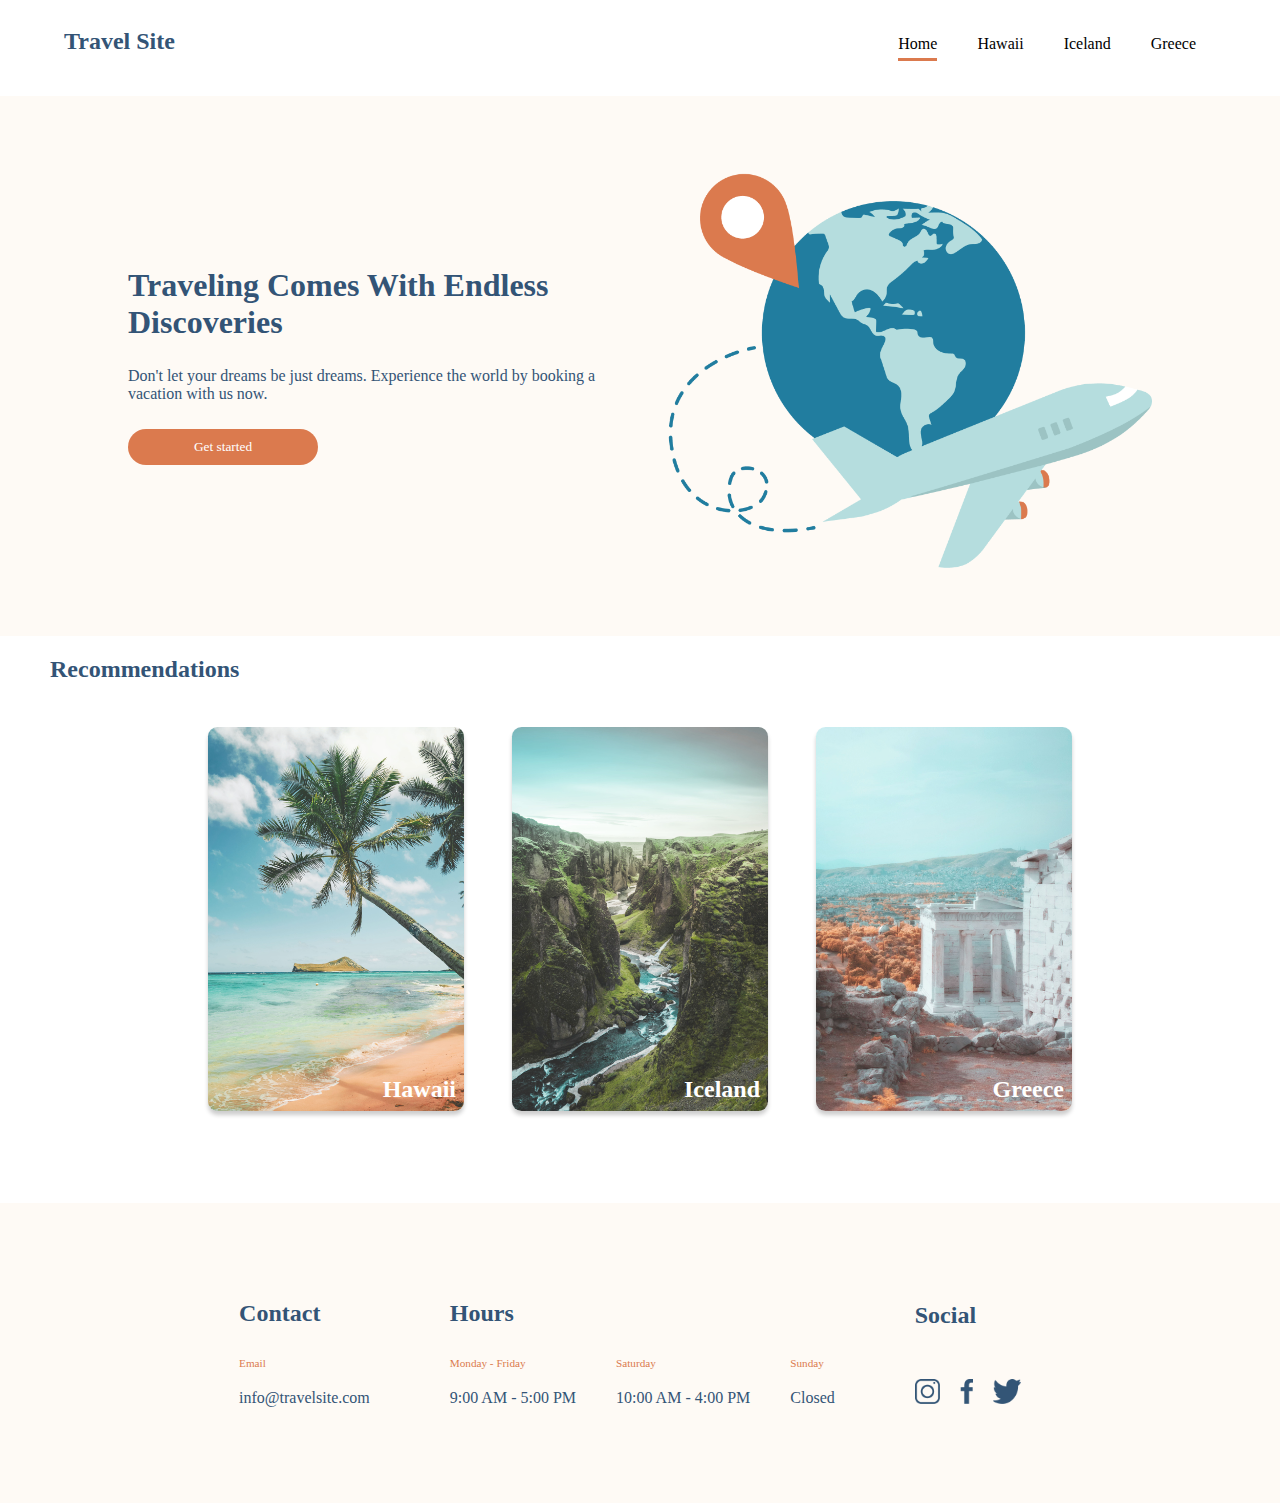
==== index.html @ fa892ef9 "first page complete" ====
<!DOCTYPE html>
<html lang="en">

<head>
    <meta charset="UTF-8" />
    <meta name="viewport" content="width=device-width, initial-scale=1.0" />
    <title>Travel Site</title>
    <link href="./css/global.css" rel="stylesheet" />
    <link href="./css/main.css" rel="stylesheet" />
</head>

<body>
    <header>
        <nav class="nav-bar">
            <h2 class="nav-bar__title">Travel Site</h2>
            <ul class="nav-bar__list">
                <li class="nav-bar__list-links nav-bar__list-links--selected">
                    <a href="">Home</a>
                </li>
                <li class="nav-bar__list-links"><a href="">Hawaii</a></li>
                <li class="nav-bar__list-links"><a href="">Iceland</a></li>
                <li class="nav-bar__list-links"><a href="">Greece</a></li>
            </ul>
        </nav>
        <section class="hero-container">
            <div class="hero-left">
                <h1 class="hero-left__title">
                    Traveling Comes With Endless Discoveries
                </h1>
                <p class="hero-left__description">
                    Don't let your dreams be just dreams. Experience the world by
                    booking a vacation with us now.
                </p>
                <button class="btn">Get started</button>
            </div>
            <div class="hero-right">
                <img class="hero-right__img" src="./assests/images/hero.png"
                    alt="Cartoon of plane flying around the world" />
            </div>
        </section>
    </header>
    <main class="main-container">
        <h2 class="main__title">Recommendations</h2>
        <section class="card-container">
            <div class="card card--hawaii">
                <h2 class="card__title">Hawaii</h2>
            </div>
            <div class="card card--iceland">
                <h2 class="card__title">Iceland</h2>
            </div>
            <div class="card card--greece">
                <h2 class="card__title">Greece</h2>
            </div>
        </section>
    </main>

    <footer class="footer">
        <section class="footer-card">
            <h2 class="footer-card__title">Contact</h2>
            <div class="footer-card__details footer-card__details--contact">
                <p class="orange-text">Email</p>
                <p class="bottom">info@travelsite.com</p>
            </div>
        </section>
        <section class="footer-card">
            <div class="footer-card__details footer-card__details--hours">
                <div class="footer-card__details-box">
                    <h2 class="footer-card__title">Hours</h2>
                    <p class="orange-text">Monday - Friday</p>
                    <p class="bottom">9:00 AM - 5:00 PM</p>
                </div>

                <div class="footer-card__details-box">
                    <p class="orange-text">Saturday</p>
                    <p class="bottom">10:00 AM - 4:00 PM</p>
                </div>

                <div class="footer-card__details-box">
                    <p class="orange-text">Sunday</p>
                    <p class="bottom">Closed</p>
                </div>
            </div>
        </section>
        <section class="footer-card">
            <h2 class="footer-card__title">Social</h2>
            <div class="footer-card__details">
                <img src="./assests/images/icon-instagram.png" alt="" class="footer-card__details-img bottom remove" />
                <img src="./assests/images/icon-facebook.png" alt="" class="footer-card__details-img bottom" />
                <img src="./assests/images/icon-twitter.png" alt="" class="footer-card__details-img bottom" />
            </div>
        </section>
    </footer>
</body>

</html>
---- css/global.css ----
* {
    margin: 0;
    padding: 0;
    box-sizing: border-box;
    font-family: Verdana;
}

h1, h2, p {
    color: #335476;
}

h1 {
    font-size: 2rem;

}

a {
    text-decoration: none;
    color: black;
    font-size: 1rem;
}

.nav-bar {
    display: flex;
    align-items: baseline;
    justify-content: space-between;
    padding: 15px 0;

}

p {
    font-size: 1.0rem;
}

.nav-bar__title {
    margin-left: 5%;
}

.nav-bar__list {
    margin-right: 5%;
}

.nav-bar__list {
    display: flex;
    list-style-type: none;
}

.nav-bar__list-links {
    margin: 20px;
}

.nav-bar__list-links--selected {
    padding-bottom: 5px;
    border-bottom: 3px solid #db7a4e;
}

.card-container {
    display: flex;
    justify-content: center;
    height: 500px;
}

.card {
    width: 16rem;
    height: 24rem;
    border-radius: .6rem;
    margin: 1.5rem;    
    display: flex;
    justify-content: flex-end;
    align-items: end;
    box-shadow: 0px 4px 4px rgba(0, 0, 0, 20%);
}



.footer {
    display: flex;
    align-items: center;
    justify-content: center;
    background-color: #FEFAF5;
    height: 300px;
}

.footer-card {
    margin: 0px 30px;
}

.footer-card__details {
    display: flex;
    justify-content: space-between;

}

.footer-card__details--contact {
    flex-direction: column;

}

.footer-card__details-box {
    margin: 0px 20px;
    display: flex;
    flex-direction: column;
    justify-content: end;
}

.footer-card__title {
    margin-bottom: 30px;
}

.footer-card__details-img {
 height: 25px;
 margin-right: 20px;
}

.orange-text {
    font-size: .7rem;
    color: #db7a4e;
}

.bottom {
    margin-top: 20px;
}
---- css/main.css ----
.hero-container {
    display: flex;
    justify-content: space-between;
    background-color: #FEFAF5;
    height: 60vh;
}

.hero-left {
    display: flex;
    flex-direction: column;
    justify-content: center;
    margin-left: 10%;
    width: 40%;
    height: 100%;
    
}

/* .hero-left__title {
    font-size: 3rem;
} */

.hero-left__description {
    margin: 5% 0;
}

.btn {
    background-color: #db7a4e;
    padding: 10px;
    color: #fff;
    width: 11.875rem;
    border: none;
    border-radius: 40px;
}

.hero-right {
    display: flex;
    align-items: center;
    margin-right: 10%;
    height: 100%;

}

.hero-right__img {
    height: 75%;
    
}

.main-container {
    
}

.main__title {
    margin: 20px 0 20px 50px;
}

.card__title {
    color: #fff;
    margin-right: .5rem;
    margin-bottom: .5rem;
}

.card--hawaii {
    background-image: url(../assests/images/hawaii.jpg);
    background-size: cover;
    background-position: center;
}

.card--iceland {
    background-image: url(../assests/images/iceland.jpg);
    background-size: cover;
    background-position: center;
}

.card--greece {
    background-image: url(../assests/images/greece.jpg);
    background-size: cover;
    background-position: center;
}


/* .footer {
    display: flex;
    align-items: center;
    justify-content: center;
    background-color: #FEFAF5;
    height: 300px;
}

.footer-card__details {
    display: flex;
    justify-content: space-between;
}

.footer-card__details--contact {
    flex-direction: column;

}

.footer-card__details-box {
    margin: 0px 20px;
    display: flex;
    flex-direction: column;
    justify-content: end;
}

.footer-card__title {
    margin-bottom: 20px;
}

.footer-card__details-img {
 height: 30px;
} */
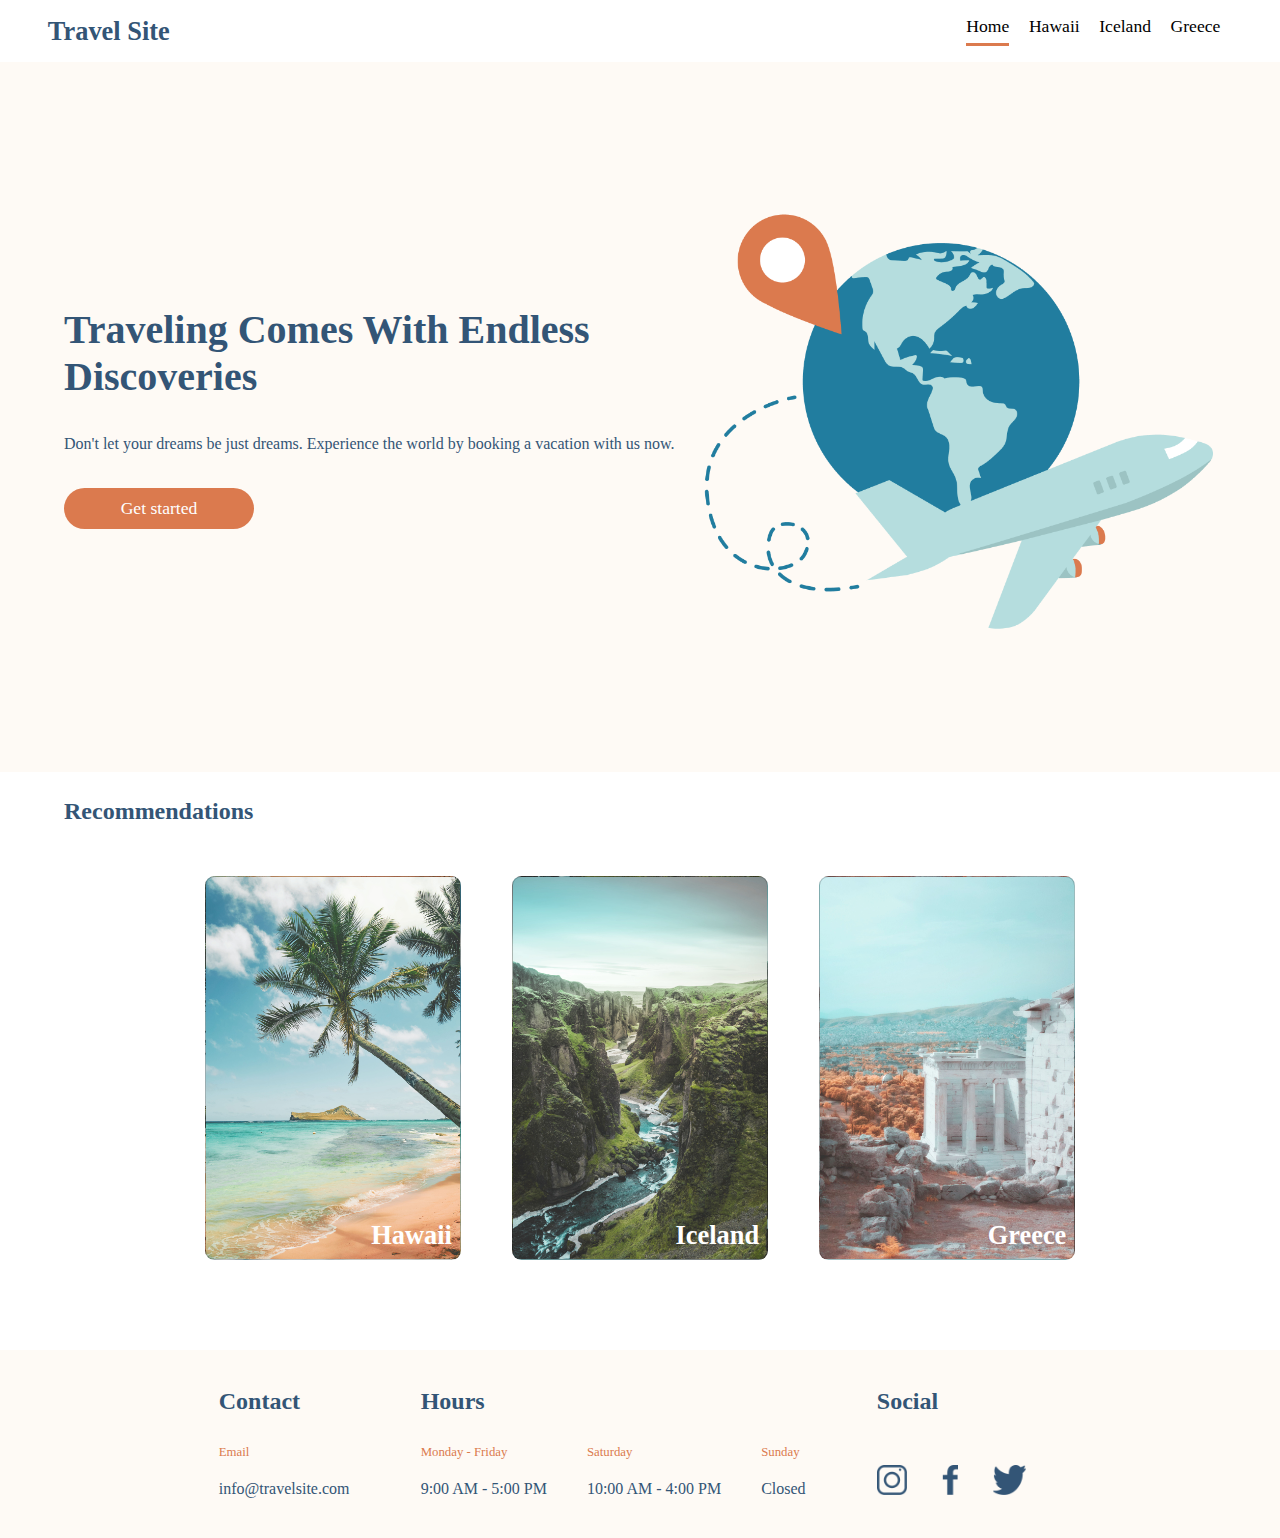
==== commit 408230bc: "finishing touches, additional pages added" ====
--- a/index.html
+++ b/index.html
@@ -12,14 +12,14 @@
 <body>
     <header>
         <nav class="nav-bar">
-            <h2 class="nav-bar__title">Travel Site</h2>
+            <a class="nav-bar__link" href="./index.html"><h2 class="nav-bar__link-title">Travel Site</h2></a>
             <ul class="nav-bar__list">
                 <li class="nav-bar__list-links nav-bar__list-links--selected">
-                    <a href="">Home</a>
+                    <a href="./index.html">Home</a>
                 </li>
-                <li class="nav-bar__list-links"><a href="">Hawaii</a></li>
-                <li class="nav-bar__list-links"><a href="">Iceland</a></li>
-                <li class="nav-bar__list-links"><a href="">Greece</a></li>
+                <li class="nav-bar__list-links"><a href="./pages/hawaii.html">Hawaii</a></li>
+                <li class="nav-bar__list-links"><a href="./pages/iceland.html">Iceland</a></li>
+                <li class="nav-bar__list-links"><a href="./pages/greece.html">Greece</a></li>
             </ul>
         </nav>
         <section class="hero-container">
@@ -42,15 +42,15 @@
     <main class="main-container">
         <h2 class="main__title">Recommendations</h2>
         <section class="card-container">
-            <div class="card card--hawaii">
+            <a href="./pages/hawaii.html" class="card card--hawaii">
                 <h2 class="card__title">Hawaii</h2>
             </div>
-            <div class="card card--iceland">
+            <a href="./pages/iceland.html" class="card card--iceland">
                 <h2 class="card__title">Iceland</h2>
-            </div>
-            <div class="card card--greece">
+            </a>
+            <a href="./pages/greece.html" class="card card--greece">
                 <h2 class="card__title">Greece</h2>
-            </div>
+            </a>
         </section>
     </main>
 
@@ -58,35 +58,35 @@
         <section class="footer-card">
             <h2 class="footer-card__title">Contact</h2>
             <div class="footer-card__details footer-card__details--contact">
-                <p class="orange-text">Email</p>
-                <p class="bottom">info@travelsite.com</p>
+                <p class="footer-card__details-title">Email</p>
+                <p class="footer-card__details-item">info@travelsite.com</p>
             </div>
         </section>
         <section class="footer-card">
             <div class="footer-card__details footer-card__details--hours">
                 <div class="footer-card__details-box">
                     <h2 class="footer-card__title">Hours</h2>
-                    <p class="orange-text">Monday - Friday</p>
-                    <p class="bottom">9:00 AM - 5:00 PM</p>
+                    <p class="footer-card__details-title">Monday - Friday</p>
+                    <p class="footer-card__details-item">9:00 AM - 5:00 PM</p>
                 </div>
 
                 <div class="footer-card__details-box">
-                    <p class="orange-text">Saturday</p>
-                    <p class="bottom">10:00 AM - 4:00 PM</p>
+                    <p class="footer-card__details-title">Saturday</p>
+                    <p class="footer-card__details-item">10:00 AM - 4:00 PM</p>
                 </div>
 
                 <div class="footer-card__details-box">
-                    <p class="orange-text">Sunday</p>
-                    <p class="bottom">Closed</p>
+                    <p class="footer-card__details-title">Sunday</p>
+                    <p class="footer-card__details-item">Closed</p>
                 </div>
             </div>
         </section>
-        <section class="footer-card">
+        <section class="footer-card footer-card--social">
             <h2 class="footer-card__title">Social</h2>
             <div class="footer-card__details">
-                <img src="./assests/images/icon-instagram.png" alt="" class="footer-card__details-img bottom remove" />
-                <img src="./assests/images/icon-facebook.png" alt="" class="footer-card__details-img bottom" />
-                <img src="./assests/images/icon-twitter.png" alt="" class="footer-card__details-img bottom" />
+                <a href="https://www.instagram.com"><img src="./assests/images/icon-instagram.png" alt="instagram logo" class="footer-card__details-img" /></a>
+                <a href="https://www.facebook.com"><img src="./assests/images/icon-facebook.png" alt="facebook logo" class="footer-card__details-img" /></a>
+                <a href="https://www.twitter.com"><img src="./assests/images/icon-twitter.png" alt="twitter logo" class="footer-card__details-img" /></a>
             </div>
         </section>
     </footer>
--- a/css/global.css
+++ b/css/global.css
@@ -1,3 +1,4 @@
+/* ---- Default Styling ---- */
 * {
     margin: 0;
     padding: 0;
@@ -6,7 +7,7 @@
 }
 
 h1, h2, p {
-    color: #335476;
+    color: #335576;
 }
 
 h1 {
@@ -17,106 +18,122 @@
 a {
     text-decoration: none;
     color: black;
-    font-size: 1rem;
-}
-
-.nav-bar {
-    display: flex;
-    align-items: baseline;
-    justify-content: space-between;
-    padding: 15px 0;
-
+    font-size: 1.1rem;
+    display: block;
 }
 
 p {
     font-size: 1.0rem;
 }
 
-.nav-bar__title {
+/* ---- End ---- */
+
+.nav-bar {
+    display: flex;
+    align-items: center;
+    justify-content: space-between;
+    padding: .5% 0;
+    background-color: #FFFFFF;
+}
+
+.nav-bar__link {
+    flex: 1;
+}
+
+.nav-bar__link-title {
     margin-left: 5%;
 }
 
 .nav-bar__list {
-    margin-right: 5%;
-}
-
-.nav-bar__list {
+    margin-right: 10%;
     display: flex;
     list-style-type: none;
 }
 
 .nav-bar__list-links {
-    margin: 20px;
+    margin: 5%;
+}
+
+.nav-bar__list-links:hover {
+    padding-bottom: 3%;
+    border-bottom: .1875rem solid #DB7A4E;
 }
 
 .nav-bar__list-links--selected {
-    padding-bottom: 5px;
-    border-bottom: 3px solid #db7a4e;
+    padding-bottom: 3%;
+    border-bottom: .1875rem solid #DB7A4E;
 }
+
 
 .card-container {
     display: flex;
     justify-content: center;
-    height: 500px;
+    align-items: center;
+    flex-wrap: wrap;
+    padding-bottom: 5%;
 }
 
-.card {
-    width: 16rem;
-    height: 24rem;
-    border-radius: .6rem;
-    margin: 1.5rem;    
-    display: flex;
-    justify-content: flex-end;
-    align-items: end;
-    box-shadow: 0px 4px 4px rgba(0, 0, 0, 20%);
+
+@media screen and (min-width: 768px) {
+
+    .card {
+        width: 20%;
+        aspect-ratio: 2/3;
+        border-radius: .6rem;
+        margin: 2%;    
+        display: flex;
+        justify-content: flex-end;
+        align-items: end;
+        border: .0625rem solid rgba(0, 0, 0, 20%);
+    }
+
 }
-
 
 
 .footer {
     display: flex;
-    align-items: center;
     justify-content: center;
     background-color: #FEFAF5;
-    height: 300px;
+    min-height: 20vh;
 }
 
 .footer-card {
-    margin: 0px 30px;
-}
+    margin: 3% 2%;
+} 
 
 .footer-card__details {
     display: flex;
     justify-content: space-between;
-
+    width: 100%;
 }
 
 .footer-card__details--contact {
     flex-direction: column;
-
 }
 
 .footer-card__details-box {
-    margin: 0px 20px;
+    margin: 0rem 1.25rem;
     display: flex;
     flex-direction: column;
     justify-content: end;
 }
 
 .footer-card__title {
-    margin-bottom: 30px;
+    margin-bottom: 1.875rem;
 }
 
 .footer-card__details-img {
- height: 25px;
- margin-right: 20px;
+ height: 30px;
+ margin-right: 2.1875rem;
+ margin-top: 1.26rem;
 }
 
-.orange-text {
-    font-size: .7rem;
-    color: #db7a4e;
+.footer-card__details-title {
+    font-size: .8rem;
+    color: #DB7A4E;
 }
 
-.bottom {
-    margin-top: 20px;
-}+.footer-card__details-item {
+    margin-top: 1.25rem;
+}
+
--- a/css/main.css
+++ b/css/main.css
@@ -2,61 +2,57 @@
     display: flex;
     justify-content: space-between;
     background-color: #FEFAF5;
-    height: 60vh;
+    min-height: 50vh;
 }
 
 .hero-left {
     display: flex;
     flex-direction: column;
     justify-content: center;
-    margin-left: 10%;
-    width: 40%;
-    height: 100%;
-    
+    align-items: flex-start;
+    text-align: left;
+    margin-left: 5%;
+    min-width: 50%;
+    min-height: 100%;
 }
 
-/* .hero-left__title {
-    font-size: 3rem;
-} */
+.hero-left__title {
+    font-size: 2.5rem;
+}
 
 .hero-left__description {
     margin: 5% 0;
+    line-height: 1.5rem;
 }
 
 .btn {
-    background-color: #db7a4e;
-    padding: 10px;
+    background-color: #DB7A4E;
+    padding: .625rem;
     color: #fff;
     width: 11.875rem;
     border: none;
-    border-radius: 40px;
+    border-radius: 2.5rem;
+    font-size: 1.1rem;
 }
 
 .hero-right {
     display: flex;
     align-items: center;
-    margin-right: 10%;
-    height: 100%;
-
+    max-height: 100%;
 }
 
 .hero-right__img {
-    height: 75%;
-    
-}
-
-.main-container {
-    
+    height: 60%;
 }
 
 .main__title {
-    margin: 20px 0 20px 50px;
+    margin: 2% 0 2% 5%;
 }
 
 .card__title {
     color: #fff;
-    margin-right: .5rem;
-    margin-bottom: .5rem;
+    margin-right: 3.1%;
+    margin-bottom: 3.1%;
 }
 
 .card--hawaii {
@@ -77,36 +73,3 @@
     background-position: center;
 }
 
-
-/* .footer {
-    display: flex;
-    align-items: center;
-    justify-content: center;
-    background-color: #FEFAF5;
-    height: 300px;
-}
-
-.footer-card__details {
-    display: flex;
-    justify-content: space-between;
-}
-
-.footer-card__details--contact {
-    flex-direction: column;
-
-}
-
-.footer-card__details-box {
-    margin: 0px 20px;
-    display: flex;
-    flex-direction: column;
-    justify-content: end;
-}
-
-.footer-card__title {
-    margin-bottom: 20px;
-}
-
-.footer-card__details-img {
- height: 30px;
-} */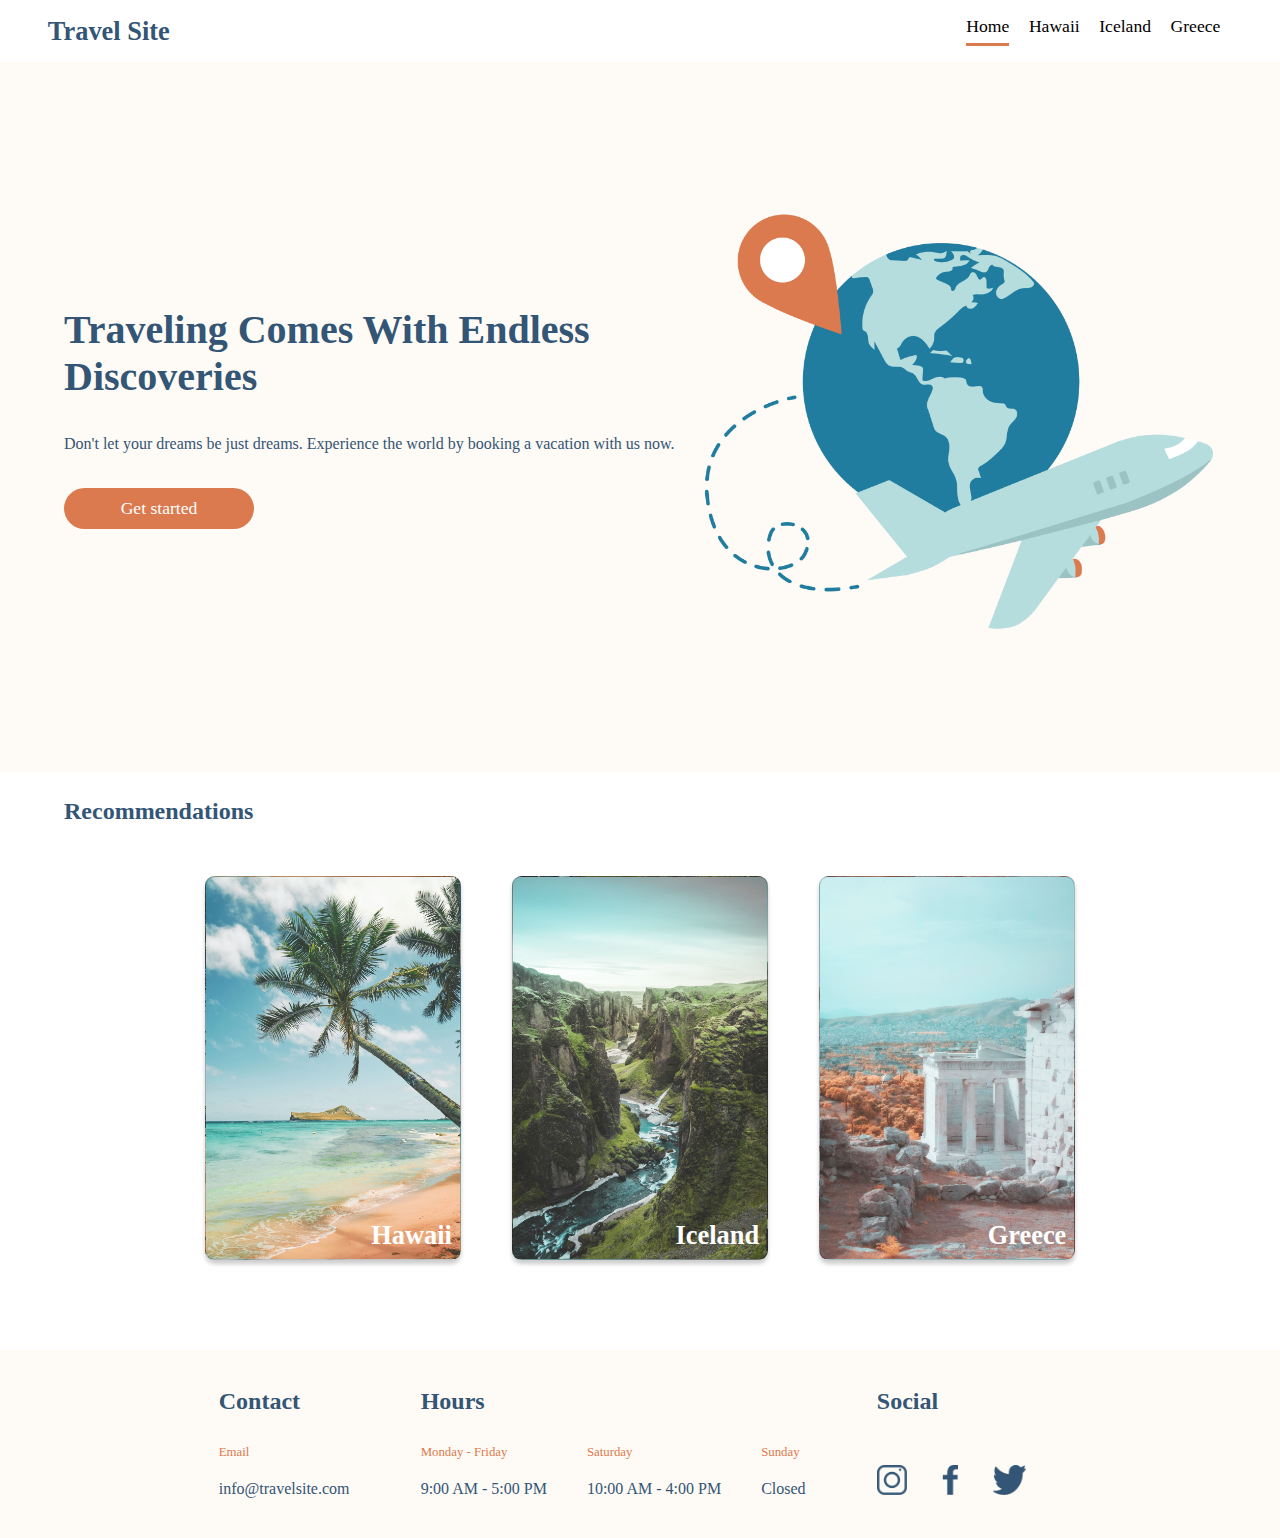
==== commit a3c6da9d: "fixed bugs" ====
--- a/index.html
+++ b/index.html
@@ -44,7 +44,7 @@
         <section class="card-container">
             <a href="./pages/hawaii.html" class="card card--hawaii">
                 <h2 class="card__title">Hawaii</h2>
-            </div>
+            </a>
             <a href="./pages/iceland.html" class="card card--iceland">
                 <h2 class="card__title">Iceland</h2>
             </a>
--- a/css/global.css
+++ b/css/global.css
@@ -64,7 +64,6 @@
     border-bottom: .1875rem solid #DB7A4E;
 }
 
-
 .card-container {
     display: flex;
     justify-content: center;
@@ -73,22 +72,17 @@
     padding-bottom: 5%;
 }
 
-
-@media screen and (min-width: 768px) {
-
-    .card {
-        width: 20%;
-        aspect-ratio: 2/3;
-        border-radius: .6rem;
-        margin: 2%;    
-        display: flex;
-        justify-content: flex-end;
-        align-items: end;
-        border: .0625rem solid rgba(0, 0, 0, 20%);
-    }
-
+.card {
+    width: 20%;
+    aspect-ratio: 2/3;
+    border-radius: .6rem;
+    margin: 2%;    
+    display: flex;
+    justify-content: flex-end;
+    align-items: end;
+    border: .0625rem solid rgba(0, 0, 0, .2);
+    box-shadow: 0px 4px 4px rgba(0, 0, 0, .2);
 }
-
 
 .footer {
     display: flex;
--- a/css/main.css
+++ b/css/main.css
@@ -39,6 +39,7 @@
     display: flex;
     align-items: center;
     max-height: 100%;
+
 }
 
 .hero-right__img {
